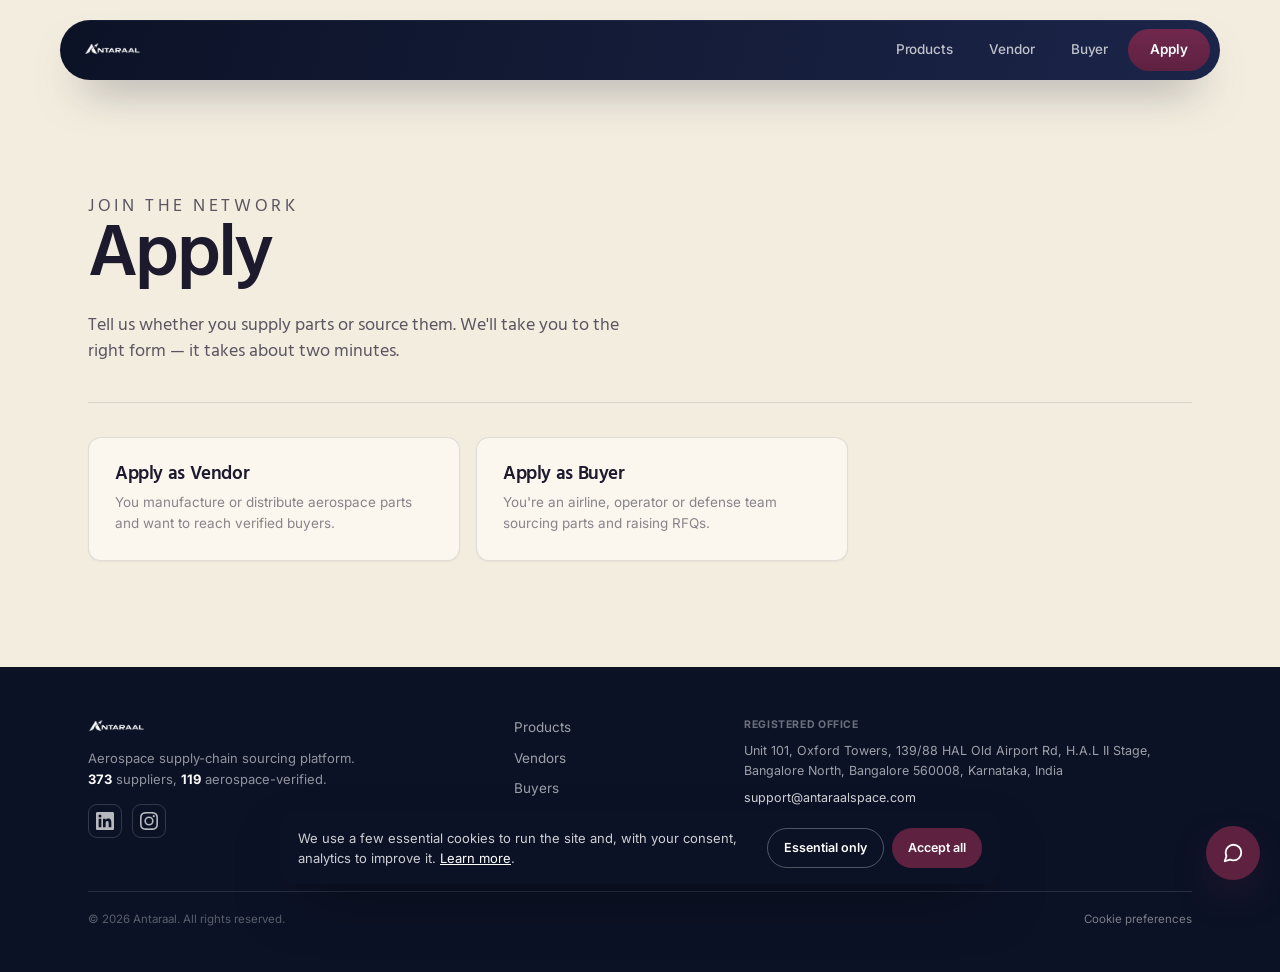
==== apply.html @ 78328836 "Aerospace supply-chain positioning: hero slider, dynamic counts, vendor data, chat, cookies, footer " ====
<!doctype html>
<html lang="en">
<head>
<meta charset="utf-8">
<meta name="viewport" content="width=device-width, initial-scale=1">
<title>Apply — Antaraal</title>
<meta name="description" content="Apply to join Antaraal as a vendor or a buyer.">
<link rel="icon" href="m/antaraal-logo.png">
<link rel="stylesheet" href="app/app.css?v=16">
</head>
<body>
<main id="app">
  <div class="wrap">

    <div class="phead">
      <p class="phead__kicker">Join the network</p>
      <h1>Apply</h1>
      <p>Tell us whether you supply parts or source them. We'll take you to the right
         form — it takes about two minutes.</p>
    </div>

    <section>
      <div class="choice" id="choice">
        <button class="choice__card" type="button" data-role="vendor" aria-pressed="false">
          <h3>Apply as Vendor</h3>
          <p>You manufacture or distribute aerospace parts and want to reach
             verified buyers.</p>
        </button>
        <button class="choice__card" type="button" data-role="buyer" aria-pressed="false">
          <h3>Apply as Buyer</h3>
          <p>You're an airline, operator or defense team sourcing parts and raising RFQs.</p>
        </button>
      </div>

      <div id="formHost"></div>
    </section>

  </div>
</main>

<script src="app/stats.js?v=16"></script>
<script src="app/data.js?v=16"></script>
<script src="app/app.js?v=16"></script>
<script>
(function () {
  var A = window.Antaraal;
  var host = document.getElementById("formHost");
  var choice = document.getElementById("choice");

  var FIELDS = {
    vendor: [
      { n: "company", l: "Company name", t: "text", req: true },
      { n: "industry", l: "Field / industry", t: "text", req: true, ph: "e.g. Landing gear & braking systems" },
      { n: "offer", l: "Products / services offered", t: "text", req: true },
      { n: "contact", l: "Contact name", t: "text", req: true },
      { n: "email", l: "Work email", t: "email", req: true },
      { n: "phone", l: "Phone", t: "tel", req: false },
      { n: "certs", l: "Certifications / approvals", t: "text", req: false, ph: "AS9100, DGCA, 145…" },
      { n: "notes", l: "Anything else", t: "textarea", req: false },
    ],
    buyer: [
      { n: "company", l: "Company name", t: "text", req: true },
      { n: "industry", l: "Type of operation", t: "text", req: true, ph: "Airline / Operator / Defense" },
      { n: "need", l: "Parts / services needed", t: "text", req: true },
      { n: "contact", l: "Contact name", t: "text", req: true },
      { n: "email", l: "Work email", t: "email", req: true },
      { n: "phone", l: "Phone", t: "tel", req: false },
      { n: "volume", l: "Typical procurement volume", t: "text", req: false, ph: "e.g. ₹5 Cr / quarter" },
      { n: "notes", l: "Anything else", t: "textarea", req: false },
    ],
  };

  function field(f) {
    var input = f.t === "textarea"
      ? '<textarea name="' + f.n + '"' + (f.ph ? ' placeholder="' + f.ph + '"' : "") + (f.req ? " required" : "") + "></textarea>"
      : '<input name="' + f.n + '" type="' + f.t + '"' + (f.ph ? ' placeholder="' + f.ph + '"' : "") + (f.req ? " required" : "") + ">";
    return '<div class="field"><label>' + f.l + (f.req ? "" : " <span class='muted'>(optional)</span>") + "</label>" + input + "</div>";
  }

  function showForm(role) {
    Array.prototype.forEach.call(choice.children, function (c) {
      c.setAttribute("aria-pressed", String(c.dataset.role === role));
    });
    var title = role === "vendor" ? "Vendor application" : "Buyer application";
    var f = A.h('<form class="form"></form>');
    f.innerHTML =
      '<h2 class="section-title" style="margin-bottom:4px">' + title + "</h2>" +
      FIELDS[role].map(field).join("") +
      '<button class="btn btn--green" type="submit">Submit application</button>' +
      '<p class="form__note">Saved to this browser for the demo — no data is sent anywhere yet. ' +
      "Wire up an endpoint to start receiving applications.</p>";

    f.addEventListener("submit", function (e) {
      e.preventDefault();
      var data = {}; new FormData(f).forEach(function (v, k) { data[k] = v; });
      A.Store.push("applications:" + role, data);
      host.innerHTML = "";
      host.appendChild(A.h(
        '<div class="done"><h3>Application received</h3>' +
        "<p>Thanks, " + A.esc(data.contact || data.company) + ". Our team reviews new " +
        role + " applications within two business days. We'll email " +
        A.esc(data.email) + ".</p></div>"
      ));
      choice.querySelectorAll(".choice__card").forEach(function (c) { c.setAttribute("aria-pressed", "false"); });
      window.scrollTo({ top: host.offsetTop - 80, behavior: "smooth" });
    });

    host.innerHTML = "";
    host.appendChild(f);
    window.scrollTo({ top: host.offsetTop - 80, behavior: "smooth" });
  }

  choice.addEventListener("click", function (e) {
    var b = e.target.closest("[data-role]"); if (!b) return;
    showForm(b.dataset.role);
  });
})();
</script>
</body>
</html>
---- app/app.css ----
/* ===========================================================================
   Antaraal — shared styles for Products / Vendor / Buyer / Apply
   Theme: warm ivory ground, deep wine accent, dark navy chrome.
   =========================================================================== */
@import url("https://fonts.googleapis.com/css2?family=Hind:wght@300;400;500;600;700&family=Inter:wght@400;450;500;600;700&display=swap");

:root{
  --wine:#5E2140;
  --wine-2:#71284E;
  --wine-deep:#411629;
  --wine-ink:#FFFFFF;
  --wine-soft:rgba(94,33,64,.10);
  --wine-line:rgba(94,33,64,.28);

  --navy:#0C1226;
  --navy-2:#1B2549;

  --ink:#1E1A2E;
  --ink-70:rgba(30,26,46,.72);
  --ink-50:rgba(30,26,46,.52);
  --ink-35:rgba(30,26,46,.34);

  --cream:#F3EDE0;
  --cream-2:#EBE3D2;
  --card:#FBF7EF;
  --line:rgba(30,26,46,.12);
  --line-soft:rgba(30,26,46,.07);

  /* legacy aliases so older rules keep working */
  --green:var(--wine);
  --green-ink:var(--wine-ink);
  --green-deep:var(--wine);
  --paper:var(--cream);
  --paper-2:var(--cream-2);
  --dark:var(--navy);
  --ink-80:var(--ink-70);
  --ink-60:var(--ink-50);
  --ink-40:var(--ink-35);

  --shadow-sm:0 1px 2px rgba(30,26,46,.05);
  --shadow:0 2px 6px rgba(30,26,46,.04), 0 22px 46px -24px rgba(30,26,46,.28);

  --font-display:"Hind","Inter",-apple-system,BlinkMacSystemFont,"Segoe UI",sans-serif;
  --font-body:"Inter",-apple-system,BlinkMacSystemFont,"Segoe UI",Roboto,sans-serif;

  --r:13px;
  --maxw:1160px;
}

*,*::before,*::after{box-sizing:border-box}
html{-webkit-text-size-adjust:100%;scroll-behavior:smooth}
body{
  margin:0;font-family:var(--font-body);font-size:15px;
  color:var(--ink);background:var(--cream);line-height:1.6;
  -webkit-font-smoothing:antialiased;text-rendering:optimizeLegibility;
}
img{max-width:100%;display:block}
a{color:inherit;text-decoration:none}
button,input,select,textarea{font:inherit;color:inherit}
[hidden]{display:none!important}
::selection{background:var(--wine);color:#fff}

h1,h2,h3,h4{font-family:var(--font-display);font-weight:600;letter-spacing:-.02em;line-height:1.1;color:var(--ink)}

.wrap{max-width:var(--maxw);margin:0 auto;padding:0 28px}
.muted{color:var(--ink-35)}

/* ---------- top navigation ---------- */
.nav{position:sticky;top:0;z-index:60;padding:20px 28px;pointer-events:none}
.nav__inner{
  pointer-events:auto;max-width:var(--maxw);margin:0 auto;
  display:flex;align-items:center;gap:14px;
  background:linear-gradient(105deg,var(--navy) 0%,var(--navy-2) 100%);
  border-radius:999px;padding:9px 10px 9px 24px;
  box-shadow:0 1px 0 rgba(255,255,255,.05) inset, 0 24px 46px -22px rgba(12,18,38,.6);
}
.nav__logo{display:flex;align-items:center;height:20px}
.nav__logo img{height:19px;width:auto}
.nav__spacer{flex:1}
.nav__links{display:flex;align-items:center;gap:4px}
.nav__link{
  color:rgba(255,255,255,.72);font-size:13.5px;font-weight:500;letter-spacing:-.005em;
  padding:9px 16px;border-radius:999px;transition:background .18s ease,color .18s ease;
}
.nav__link:hover{color:#fff;background:rgba(255,255,255,.09)}
.nav__link--active{color:#fff;background:var(--wine)}
.nav__cta{
  background:linear-gradient(180deg,var(--wine-2),var(--wine));color:#fff;
  font-weight:600;font-size:13.5px;letter-spacing:-.005em;
  padding:10px 22px;border-radius:999px;
  transition:filter .18s ease,transform .18s ease;
}
.nav__cta:hover{filter:brightness(1.08);transform:translateY(-1px)}
.nav__burger{display:none;background:none;border:0;color:#fff;padding:8px;cursor:pointer}

@media (max-width:860px){
  .nav{padding:14px}
  .nav__links{
    position:absolute;left:14px;right:14px;top:66px;
    flex-direction:column;align-items:stretch;gap:4px;
    background:var(--navy);border-radius:20px;padding:12px;
    box-shadow:0 28px 56px -22px rgba(0,0,0,.55);
  }
  .nav__links[hidden]{display:none!important}
  .nav__link,.nav__cta{text-align:center;padding:12px 16px}
  .nav__burger{display:block}
  .nav__cta{margin-top:6px}
}

/* ---------- page header ---------- */
.phead{padding:74px 0 36px;border-bottom:1px solid var(--line)}

.phead__kicker{
  font-family:var(--font-body);font-size:11.5px;font-weight:600;letter-spacing:.2em;
  text-transform:uppercase;color:var(--wine);margin:0 0 18px
}
.phead h1{font-size:clamp(2.8rem,6.5vw,4.6rem);font-weight:600;letter-spacing:-.035em;line-height:.98;margin:0}
.phead p{
  max-width:56ch;margin:20px 0 0;font-family:var(--font-display);font-weight:400;
  font-size:1.12rem;color:var(--ink-70);line-height:1.5
}
.phead p b{color:var(--wine);font-weight:600}

section{padding:34px 0}
.section-title{font-size:1.5rem;font-weight:600;letter-spacing:-.02em;margin:0 0 20px}

/* ---------- search ---------- */
.catbar{padding:26px 0 6px}
.search{
  display:flex;gap:8px;align-items:stretch;
  background:#fff;border:1px solid var(--line);
  border-radius:999px;padding:7px 7px 7px 22px;box-shadow:var(--shadow-sm);
}
.search:focus-within{border-color:var(--wine-line)}
.search__mode{
  border:0;background:transparent;font-weight:600;font-size:13.5px;
  padding:0 14px 0 0;margin-right:8px;border-right:1px solid var(--line);cursor:pointer;outline:none
}
.search__input{flex:1;min-width:120px;border:0;background:transparent;outline:none;font-size:15px}
.search__input::placeholder{color:var(--ink-35)}
.search__btn{
  border:0;background:var(--wine);color:#fff;font-weight:600;font-size:13.5px;
  padding:12px 28px;border-radius:999px;cursor:pointer;transition:filter .16s;white-space:nowrap
}
.search__btn:hover{filter:brightness(1.08)}
.search__btn--ghost{background:transparent;border:1px solid var(--line);color:var(--ink-50)}
.search__btn--ghost:hover{border-color:var(--wine);color:var(--wine);filter:none}

.chips{display:flex;flex-wrap:wrap;gap:8px;margin-top:16px}
.chip{
  border:1px solid var(--line);background:#fff;
  padding:7px 15px;border-radius:999px;font-size:13px;font-weight:500;cursor:pointer;
  color:var(--ink-50);transition:all .15s ease
}
.chip:hover{border-color:var(--wine-line);color:var(--wine)}
.chip--active{background:var(--wine);color:#fff;border-color:var(--wine)}

/* ---------- grids / cards ---------- */
.grid{display:grid;gap:16px}
.grid--3{grid-template-columns:repeat(3,1fr)}
.grid--2{grid-template-columns:repeat(2,1fr)}
@media (max-width:900px){.grid--3{grid-template-columns:repeat(2,1fr)}}
@media (max-width:640px){.grid--3,.grid--2{grid-template-columns:1fr}}

.card{
  background:var(--card);border:1px solid var(--line);border-radius:var(--r);
  padding:22px;box-shadow:var(--shadow-sm);
  display:flex;flex-direction:column;gap:13px;
  transition:box-shadow .2s ease,border-color .2s ease,transform .2s ease
}
.card:hover{box-shadow:var(--shadow);transform:translateY(-2px)}
.card__eyebrow{font-size:11px;font-weight:600;letter-spacing:.1em;text-transform:uppercase;color:var(--ink-35)}
.card__title{font-size:1.12rem;font-weight:600;letter-spacing:-.015em;margin:0;line-height:1.25}
.card__meta{display:flex;flex-wrap:wrap;gap:4px 16px;font-size:13px;color:var(--ink-50)}
.card__meta b{color:var(--ink);font-weight:600}
.card__foot{
  margin-top:auto;display:flex;align-items:center;justify-content:space-between;gap:10px;
  padding-top:14px;border-top:1px solid var(--line-soft)
}

/* ---------- badges / buttons ---------- */
.badge{
  display:inline-flex;align-items:center;gap:6px;
  font-size:11px;font-weight:600;letter-spacing:.02em;
  padding:5px 12px;border-radius:999px;white-space:nowrap;line-height:1.4
}
.badge--verified{background:#fff;color:var(--wine);border:1px solid var(--wine-line)}
.badge--verified::before{
  content:"✓";font-size:9px;font-weight:800;color:#fff;background:var(--wine);
  width:14px;height:14px;border-radius:50%;display:grid;place-items:center
}
.badge--iso{background:var(--cream-2);color:var(--ink-50);border:1px solid var(--line)}
.badge--iso::before{content:"";width:6px;height:6px;border-radius:50%;background:var(--ink-50)}
.badge--unverified{background:transparent;color:var(--ink-35);border:1px dashed var(--line)}
.badge--unverified::before{content:"";width:6px;height:6px;border-radius:50%;background:var(--ink-35);opacity:.6}
.badge--private{background:var(--navy);color:#fff}
.badge--open{background:var(--wine-soft);color:var(--wine)}

.btn{
  border:0;cursor:pointer;font-weight:600;font-size:13.5px;letter-spacing:-.005em;
  padding:11px 20px;border-radius:999px;transition:all .16s ease;text-align:center;
  display:inline-block;text-decoration:none
}
.btn--green{background:var(--wine);color:#fff}
.btn--green:hover{filter:brightness(1.08);transform:translateY(-1px)}
.btn--dark{background:var(--navy);color:#fff}
.btn--dark:hover{filter:brightness(1.25)}
.btn--ghost{background:#fff;border:1px solid var(--line);color:var(--ink-70)}
.btn--ghost:hover{border-color:var(--wine);color:var(--wine)}
.btn--block{width:100%}
.btn--sm{padding:9px 16px;font-size:12.5px}

/* ---------- vendor cards ---------- */
.vcard{gap:14px;position:relative;padding-left:24px}
.vcard::after{
  content:"";position:absolute;left:0;top:16px;bottom:16px;width:3px;border-radius:0 3px 3px 0;background:var(--wine)
}
.vcard--aerospace{border-color:var(--wine-line)}
.vcard--iso::after{background:var(--ink-35);opacity:.45}
.vcard--none{background:#F7F2E8;border-style:dashed}
.vcard--none::after{background:var(--ink-35);opacity:.28}

.perfrow{display:flex;flex-wrap:wrap;gap:6px}
.perf{
  font-size:11px;font-weight:600;letter-spacing:.01em;padding:4px 9px;border-radius:6px;
  background:var(--cream-2);color:var(--ink-60)
}
.perf--otd{background:var(--wine-soft);color:var(--wine)}
.vcard__head{display:flex;align-items:flex-start;justify-content:space-between;gap:12px}
.vcard__id{display:flex;align-items:center;gap:13px;min-width:0}
.vcard__logo{width:48px;height:48px;flex:none;border-radius:10px;object-fit:contain;background:#fff;border:1px solid var(--line);padding:5px}
.vcard__logo--ph{display:grid;place-items:center;font-family:var(--font-display);font-weight:600;font-size:19px;color:var(--wine);background:var(--wine-soft)}
.vcard__name{font-size:1.08rem;font-weight:600;letter-spacing:-.015em;margin:0;line-height:1.2}
.vcard__loc{font-size:12.5px;color:var(--ink-35);margin-top:2px}
.vcard__cert{margin:0;font-size:12.5px;color:var(--ink-50);line-height:1.5}
.vcard__cert b{color:var(--wine);font-weight:600;margin-right:5px}
.vcard__cert--none{color:var(--ink-35)}

.minitags,.prof__tags{display:flex;flex-wrap:wrap;gap:6px}
.minitag{
  font-size:11.5px;font-weight:500;padding:4px 10px;border-radius:999px;
  background:var(--cream-2);color:var(--ink-50);white-space:nowrap;transition:all .14s
}
a.minitag:hover{background:var(--wine);color:#fff}
.minitag--more{background:transparent;color:var(--ink-35)}

.rating{display:flex;align-items:center;gap:8px;font-size:13px;color:var(--ink-50)}
.stars{--val:0;position:relative;font-size:14px;letter-spacing:2px;color:rgba(30,26,46,.16)}
.stars::before{content:"★★★★★"}
.stars>span{position:absolute;left:0;top:0;overflow:hidden;white-space:nowrap;width:calc(var(--val)/5*100%);color:var(--wine)}
.stars>span::before{content:"★★★★★"}
.statrow{display:grid;grid-template-columns:repeat(3,1fr);gap:12px;border-top:1px solid var(--line-soft);padding-top:14px}
.stat__k{font-size:10.5px;font-weight:600;letter-spacing:.06em;text-transform:uppercase;color:var(--ink-35)}
.stat__v{font-size:14px;font-weight:600}
.vcard__tags{display:flex;flex-wrap:wrap;gap:12px;font-size:12px;color:var(--ink-35)}

/* ---------- vendor profile (modal) ---------- */
.prof{display:grid;gap:0}
.prof__head{display:flex;gap:14px;align-items:flex-start;padding-bottom:16px}
.prof__logo{width:60px;height:60px;flex:none;border-radius:12px;object-fit:contain;background:#fff;border:1px solid var(--line);padding:6px}
.prof__addr{margin:8px 0 0;font-size:12.5px;color:var(--ink-50);line-height:1.5}
.prof__row{
  display:grid;grid-template-columns:118px 1fr;gap:14px;align-items:start;
  font-size:13.5px;padding:13px 0;border-top:1px solid var(--line-soft)
}
.prof__row a{color:var(--wine);text-decoration:underline;text-underline-offset:2px}
.prof__k{font-size:10.5px;font-weight:700;letter-spacing:.06em;text-transform:uppercase;color:var(--ink-35)}
.prof__act{padding:16px 0 4px;border-top:1px solid var(--line-soft)}
.prof__act p{margin:8px 0 0;font-size:13px;color:var(--ink-50);line-height:1.6}
.prof__act p+p{margin-top:10px}
@media (max-width:520px){.prof__row{grid-template-columns:1fr;gap:4px}}

/* ---------- product category directory ---------- */
.catstat{display:flex;flex-wrap:wrap;gap:8px 26px;margin-top:24px;font-size:13.5px;color:var(--ink-50)}
.catstat b{font-family:var(--font-display);color:var(--wine);font-weight:600;font-size:15px}
.catstat span{display:inline-flex;gap:7px;align-items:baseline}

.azbar{display:flex;flex-wrap:wrap;gap:1px;margin-top:16px}
.az{display:grid;place-items:center;min-width:25px;height:25px;padding:0 3px;font-size:11.5px;font-weight:600;border-radius:6px;color:var(--ink-50);transition:all .12s}
.az:hover{background:var(--wine);color:#fff}
.az--off{color:var(--line);pointer-events:none}

.catgroup{padding:26px 0 6px;border-top:1px solid var(--line);scroll-margin-top:120px}
.catgroup:first-child{border-top:0;padding-top:8px}
.catgroup__letter{display:flex;align-items:baseline;gap:10px;margin:0 0 14px;font-size:1.5rem;font-weight:600;letter-spacing:-.02em}
.catgroup__letter span{font-family:var(--font-body);font-size:.72rem;font-weight:600;color:var(--ink-35)}

.catgrid{display:grid;gap:1px 30px;grid-template-columns:repeat(3,1fr)}
.catgrid--flat{margin-top:16px}
@media (max-width:900px){.catgrid{grid-template-columns:repeat(2,1fr)}}
@media (max-width:560px){.catgrid{grid-template-columns:1fr}}

.catrow{display:flex;align-items:center;gap:12px;padding:9px 10px;border-radius:8px;font-size:13.5px;line-height:1.35;transition:background .12s ease}
.catrow:hover{background:#fff;box-shadow:var(--shadow-sm)}
.catrow__name{flex:1;font-weight:450}
.catrow:hover .catrow__name{color:var(--wine)}
.catrow__count{flex:none;min-width:28px;text-align:center;font-size:11.5px;font-weight:600;color:var(--ink-35);background:var(--cream-2);border-radius:999px;padding:2px 8px}
.catrow:hover .catrow__count{background:var(--wine);color:#fff}

.fieldnote{
  display:flex;align-items:center;gap:12px;flex-wrap:wrap;
  background:#fff;border:1px solid var(--line);border-radius:999px;
  padding:9px 10px 9px 20px;font-size:13.5px;box-shadow:var(--shadow-sm);margin-top:14px
}
.fieldnote b{font-family:var(--font-display);font-weight:600;color:var(--wine)}
.fieldnote a{margin-left:auto;font-size:12.5px;font-weight:600;color:var(--ink-50)}
.fieldnote a:hover{color:var(--wine)}

/* ---------- apply choice ---------- */
.choice{display:grid;grid-template-columns:1fr 1fr;gap:16px;max-width:760px}
@media (max-width:640px){.choice{grid-template-columns:1fr}}
.choice__card{text-align:left;background:var(--card);border:1px solid var(--line);border-radius:var(--r);padding:26px;cursor:pointer;transition:all .16s ease;box-shadow:var(--shadow-sm)}
.choice__card:hover{border-color:var(--wine-line);transform:translateY(-2px);box-shadow:var(--shadow)}
.choice__card[aria-pressed="true"]{border-color:var(--wine);box-shadow:0 0 0 3px var(--wine-soft),var(--shadow)}
.choice__card h3{margin:0 0 7px;font-size:1.18rem;font-weight:600}
.choice__card p{margin:0;font-size:13.5px;color:var(--ink-50);line-height:1.55}

/* ---------- forms ---------- */
.form{max-width:620px;display:grid;gap:16px;margin-top:26px}
.field{display:grid;gap:6px}
.field label{font-size:12.5px;font-weight:600;color:var(--ink-70)}
.field input,.field select,.field textarea{
  border:1px solid var(--line);background:#fff;border-radius:10px;
  padding:11px 13px;font-size:14.5px;outline:none;transition:border-color .14s;font-family:var(--font-body)
}
.field input:focus,.field select:focus,.field textarea:focus{border-color:var(--wine)}
.field textarea{min-height:110px;resize:vertical}
.field--2{grid-template-columns:1fr 1fr;gap:16px}
@media (max-width:560px){.field--2{grid-template-columns:1fr}}
.form__note{font-size:11.5px;color:var(--ink-35);line-height:1.5}

/* ---------- modal ---------- */
.modal{position:fixed;inset:0;z-index:200;display:grid;place-items:center;padding:20px;background:rgba(12,18,38,.55);backdrop-filter:blur(3px);animation:fade .16s ease}
@keyframes fade{from{opacity:0}}
.modal__box{background:var(--card);border-radius:18px;max-width:560px;width:100%;padding:30px;box-shadow:0 40px 90px -24px rgba(0,0,0,.5);max-height:88vh;overflow:auto}
.modal__box h3{margin:0 0 4px;font-size:1.4rem;font-weight:600;letter-spacing:-.02em}
.modal__x{position:absolute;top:18px;right:20px;background:none;border:0;font-size:20px;cursor:pointer;color:var(--ink-35);line-height:1;padding:4px}
.modal__x:hover{color:var(--wine)}
.modal__wrap{position:relative}

/* ---------- success / empty ---------- */
.done{border:1px solid var(--wine-line);background:var(--wine-soft);border-radius:var(--r);padding:22px;max-width:620px;margin-top:24px}
.done h3{margin:0 0 6px;font-size:1.15rem;font-weight:600}
.done p{margin:0;font-size:13.5px;color:var(--ink-70);line-height:1.55}
.empty{border:1px dashed var(--line);border-radius:var(--r);padding:44px;text-align:center;color:var(--ink-35);font-size:13.5px;line-height:1.6}
.empty a{color:var(--wine);text-decoration:underline;text-underline-offset:2px}

/* ---------- tender card ---------- */
.tender{gap:13px}
.tender__row{display:flex;flex-wrap:wrap;gap:6px 24px;font-size:13px;color:var(--ink-50)}
.tender__row b{color:var(--ink);font-weight:600}
.tender__foot{display:flex;gap:10px;flex-wrap:wrap;margin-top:6px}

/* ---------- footer ---------- */
.foot{background:var(--navy);color:rgba(255,255,255,.6);margin-top:72px;padding:44px 0}
.foot__inner{display:flex;flex-wrap:wrap;gap:18px 30px;align-items:center;justify-content:space-between}
.foot a:hover{color:#fff}
.foot__links{display:flex;gap:22px;font-size:13.5px;flex-wrap:wrap}
.foot__logo img{height:19px}
.foot small{color:rgba(255,255,255,.32);font-size:11.5px}

#resultCount{font-size:13px;color:var(--ink-35);letter-spacing:.01em}
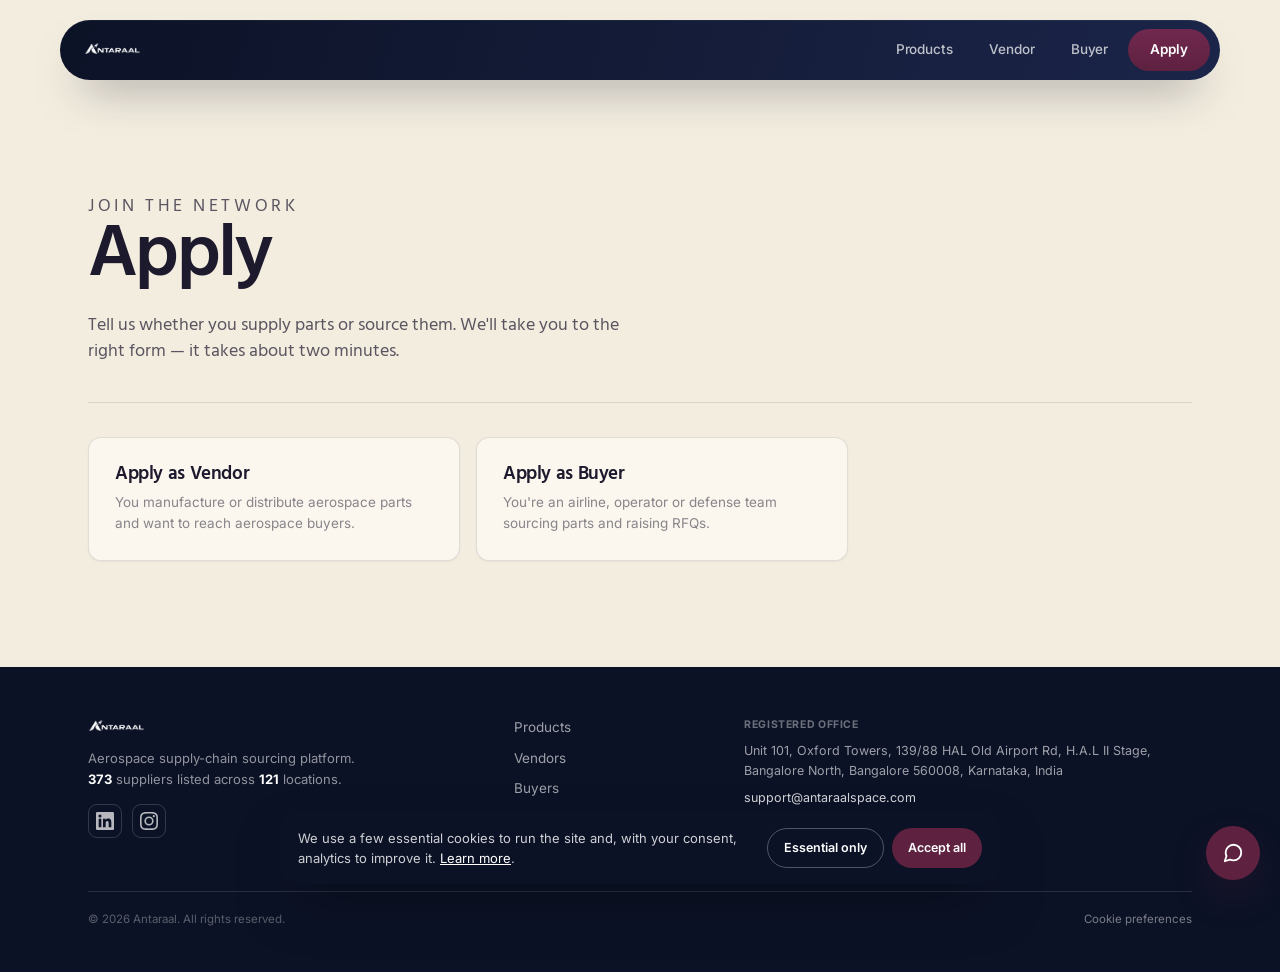
==== commit 06c5bd1a: "Turn off vendor verification, unify homepage footer, update social links Verification - No supplier " ====
--- a/apply.html
+++ b/apply.html
@@ -6,7 +6,7 @@
 <title>Apply — Antaraal</title>
 <meta name="description" content="Apply to join Antaraal as a vendor or a buyer.">
 <link rel="icon" href="m/antaraal-logo.png">
-<link rel="stylesheet" href="app/app.css?v=16">
+<link rel="stylesheet" href="app/app.css?v=19">
 </head>
 <body>
 <main id="app">
@@ -24,7 +24,7 @@
         <button class="choice__card" type="button" data-role="vendor" aria-pressed="false">
           <h3>Apply as Vendor</h3>
           <p>You manufacture or distribute aerospace parts and want to reach
-             verified buyers.</p>
+             aerospace buyers.</p>
         </button>
         <button class="choice__card" type="button" data-role="buyer" aria-pressed="false">
           <h3>Apply as Buyer</h3>
@@ -38,9 +38,9 @@
   </div>
 </main>
 
-<script src="app/stats.js?v=16"></script>
-<script src="app/data.js?v=16"></script>
-<script src="app/app.js?v=16"></script>
+<script src="app/stats.js?v=19"></script>
+<script src="app/data.js?v=19"></script>
+<script src="app/app.js?v=19"></script>
 <script>
 (function () {
   var A = window.Antaraal;
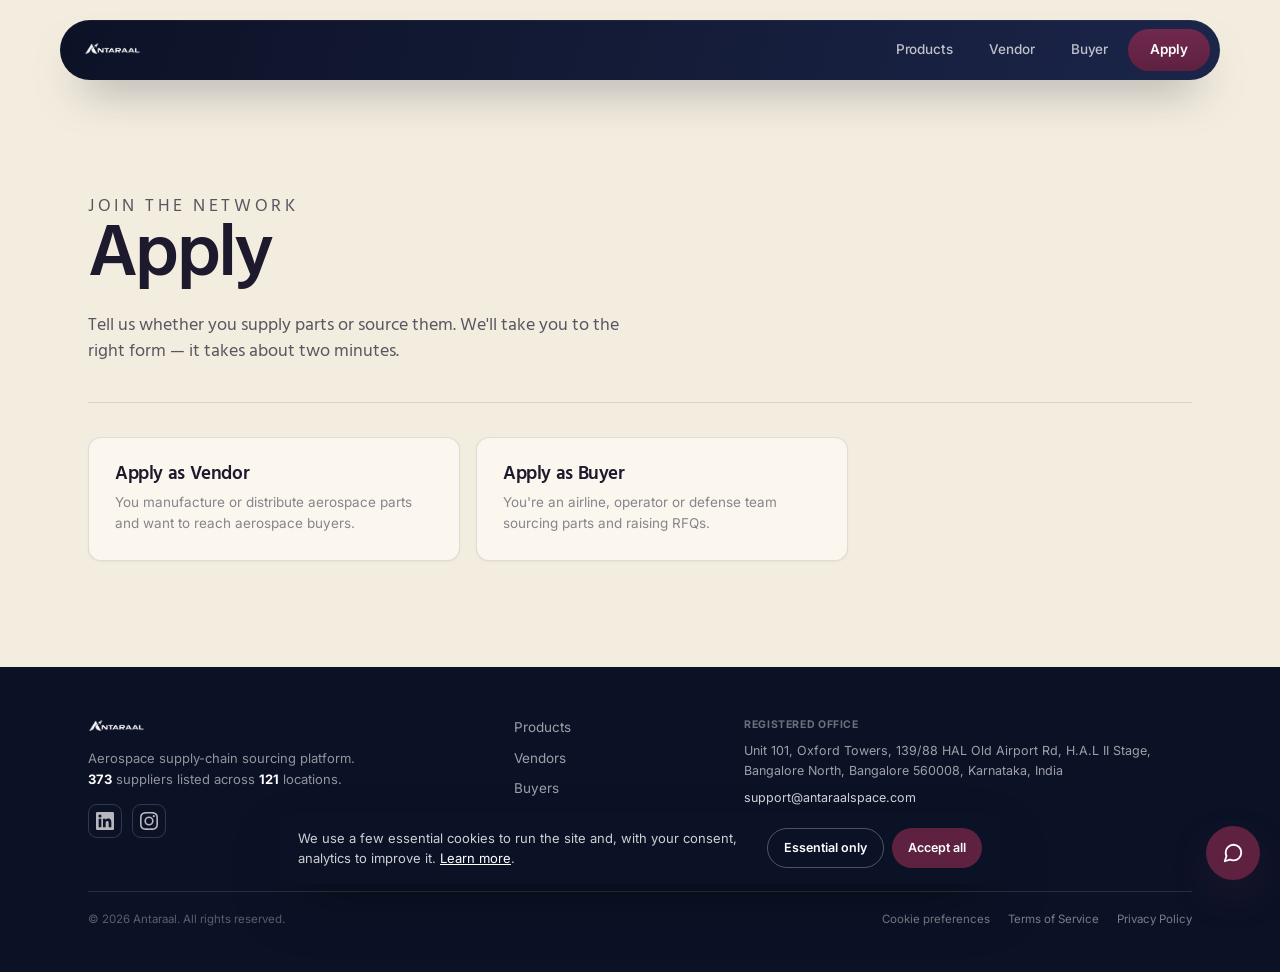
==== commit a312b7ed: "Add Terms of Service and Privacy Policy pages - New terms.html and privacy.html, built on the shared" ====
--- a/apply.html
+++ b/apply.html
@@ -6,7 +6,7 @@
 <title>Apply — Antaraal</title>
 <meta name="description" content="Apply to join Antaraal as a vendor or a buyer.">
 <link rel="icon" href="m/antaraal-logo.png">
-<link rel="stylesheet" href="app/app.css?v=19">
+<link rel="stylesheet" href="app/app.css?v=30">
 </head>
 <body>
 <main id="app">
@@ -38,9 +38,9 @@
   </div>
 </main>
 
-<script src="app/stats.js?v=19"></script>
-<script src="app/data.js?v=19"></script>
-<script src="app/app.js?v=19"></script>
+<script src="app/stats.js?v=30"></script>
+<script src="app/data.js?v=30"></script>
+<script src="app/app.js?v=30"></script>
 <script>
 (function () {
   var A = window.Antaraal;
--- a/app/app.css
+++ b/app/app.css
@@ -360,3 +360,21 @@
 .foot small{color:rgba(255,255,255,.32);font-size:11.5px}
 
 #resultCount{font-size:13px;color:var(--ink-35);letter-spacing:.01em}
+
+/* ---------- legal / long-form documents (terms, privacy) ---------- */
+.legal{max-width:74ch;margin:40px 0 96px;font-size:15px;line-height:1.72;color:var(--ink-70)}
+.legal__meta{margin:0 0 40px;font-size:12.5px;color:var(--ink-35);letter-spacing:.02em}
+.legal h2{font-size:1.28rem;font-weight:600;letter-spacing:-.015em;color:var(--ink);margin:42px 0 12px;scroll-margin-top:90px}
+.legal h2:first-of-type{margin-top:8px}
+.legal h3{font-size:1.02rem;font-weight:600;color:var(--ink);margin:24px 0 8px}
+.legal p{margin:0 0 14px}
+.legal ul{margin:0 0 16px;padding-left:22px}
+.legal li{margin:0 0 7px}
+.legal a{color:var(--wine);text-decoration:underline;text-underline-offset:2px}
+.legal strong{color:var(--ink);font-weight:600}
+.legal__toc{border:1px solid var(--line);border-radius:var(--r);padding:18px 22px;margin:0 0 44px;background:var(--card)}
+.legal__toc p{margin:0 0 10px;font-size:11px;font-weight:700;letter-spacing:.09em;text-transform:uppercase;color:var(--ink-35)}
+.legal__toc ol{margin:0;padding-left:20px;columns:2;column-gap:30px;font-size:13px;line-height:1.6}
+.legal__toc li{margin:0 0 4px}
+.legal__note{border-left:3px solid var(--wine);background:var(--wine-soft);padding:14px 18px;border-radius:0 var(--r) var(--r) 0;margin:0 0 32px;font-size:13.5px;color:var(--ink-70)}
+@media (max-width:560px){.legal__toc ol{columns:1}}
